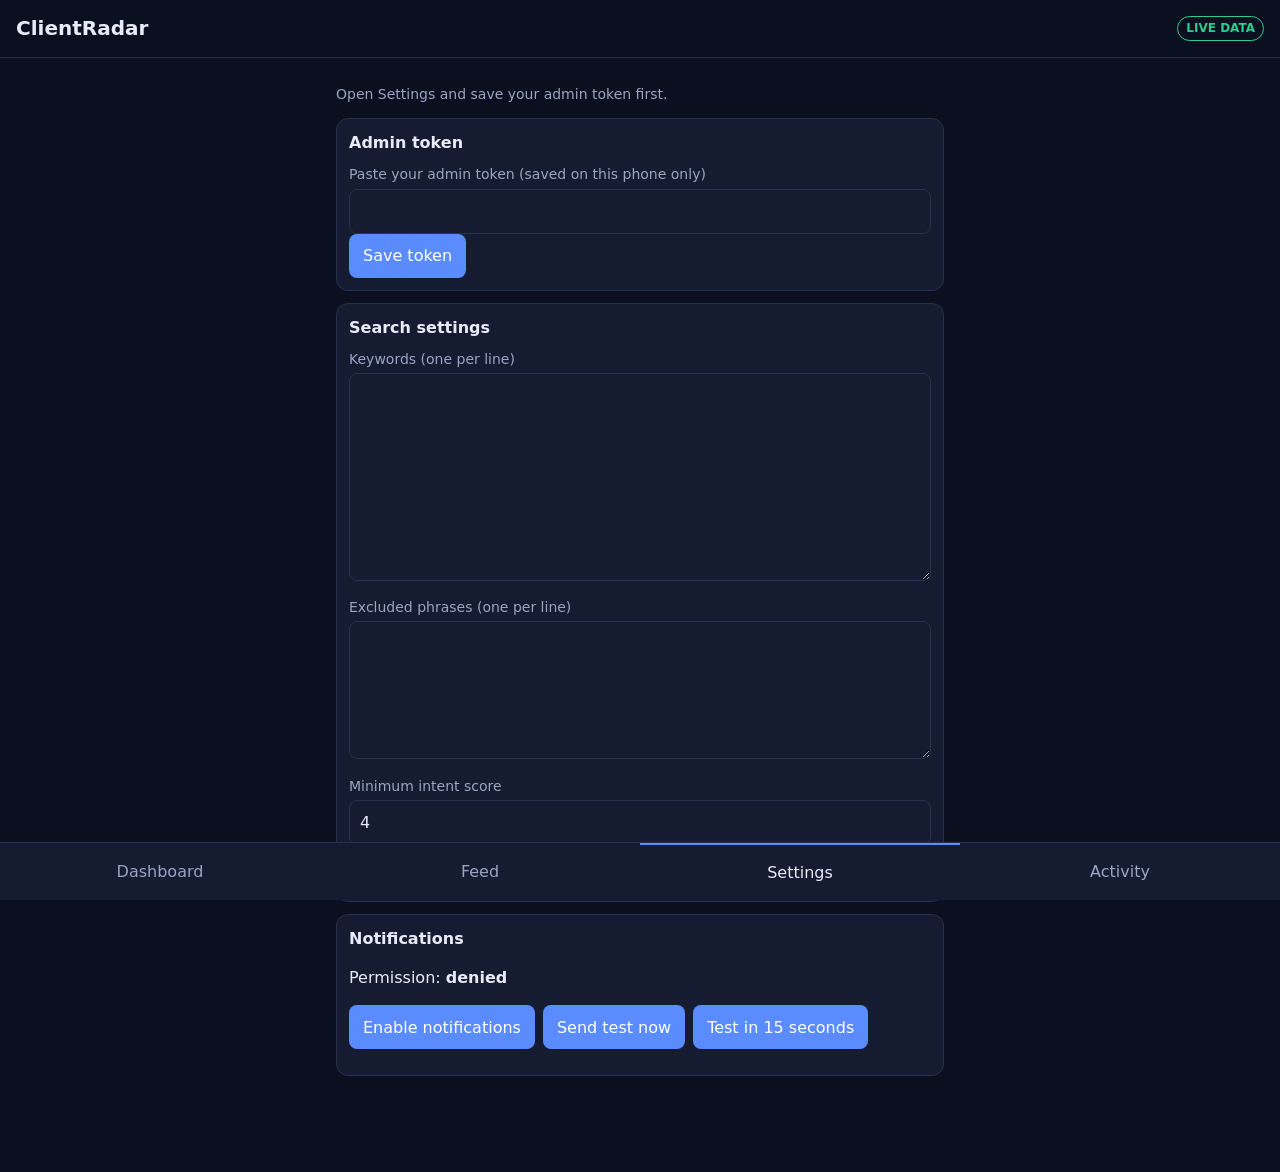
==== public/index.html @ dadc61a3 "Remove X search section and button from index.html Removed X (Twitter) search section and related bu" ====
<!doctype html>
<html lang="en">
<head>
<meta charset="utf-8">
<meta name="viewport" content="width=device-width, initial-scale=1">
<meta name="theme-color" content="#0b1020">
<title>ClientRadar</title>
<link rel="stylesheet" href="styles.css">
  <link rel="manifest" href="manifest.webmanifest">
</head>
<body>
<header>
  <h1>ClientRadar</h1>
  <span class="badge high">LIVE DATA</span>
</header>
<main>
  <p id="msg" class="muted"></p>

  <section id="dashboard" class="view active">
    <div id="stats" class="grid"></div>
    <div class="card">
      <h2>Scanner</h2>
      <p id="scanner">Loading...</p>
      <button id="scan-now" class="btn">Scan now</button>
    </div>
  </section>

  <section id="feed" class="view">
    <div class="filters">
      <select id="f-intent" aria-label="Intent">
        <option value="all">All intents</option>
        <option value="high">High</option>
        <option value="medium">Medium</option>
        <option value="low">Low</option>
      </select>
      <select id="f-cat" aria-label="Service category"></select>
           <select id="f-status" aria-label="Status">
        <option value="new">New</option>
        <option value="all">All posts</option>
        <option value="read">Read</option>
        <option value="saved">Saved</option>
      </select>
      <select id="f-date" aria-label="Date range">
        <option value="all">Any time</option>
        <option value="24">Last 24 hours</option>
        <option value="168">Last 7 days</option>
      </select>
    </div>
       <button id="mark-all" class="btn" style="margin-bottom:12px">Mark all as read</button>
    <div id="cards"></div>
  </section>

  <section id="settings" class="view">
    <div class="card">
      <h2>Admin token</h2>
      <label for="tok">Paste your admin token (saved on this phone only)</label>
      <input id="tok" type="password" autocomplete="off">
      <button id="save-token" class="btn">Save token</button>
    </div>
    <div class="card">
      <h2>Search settings</h2>
      <label for="kw">Keywords (one per line)</label>
      <textarea id="kw" rows="8"></textarea>
      <label for="ex">Excluded phrases (one per line)</label>
      <textarea id="ex" rows="5"></textarea>
      <label for="min">Minimum intent score</label>
      <input id="min" type="number" min="0" max="20" value="4">
      <button id="save-settings" class="btn">Save settings</button>
    </div>
    <div class="card">
      <h2>Notifications</h2>
           <p>Permission: <strong id="perm"></strong></p>
      <div class="actions">
        <button id="enable-push" class="btn">Enable notifications</button>
        <button id="test-push" class="btn">Send test now</button>
        <button id="test-push-delay" class="btn">Test in 15 seconds</button>
      </div>
      <p id="push-msg" class="muted"></p>
    </div>
  </section>

  <section id="activity" class="view">
    <div id="runs"></div>
  </section>
</main>
<nav>
  <button data-view="dashboard" class="active">Dashboard</button>
  <button data-view="feed">Feed</button>
  <button data-view="settings">Settings</button>
  <button data-view="activity">Activity</button>
</nav>
<script src="app.js"></script>
</body>
</html>
---- public/styles.css ----
:root{--bg:#0b1020;--panel:#151b30;--line:#27304d;--text:#e8ecf8;--muted:#9aa4c4;--accent:#5b8cff;--high:#2ecc8f;--med:#f5b942;--low:#8791b3}
*{box-sizing:border-box}
body{margin:0;background:var(--bg);color:var(--text);font:16px/1.45 system-ui,sans-serif;padding-bottom:72px}
header{display:flex;justify-content:space-between;align-items:center;padding:14px 16px;border-bottom:1px solid var(--line)}
h1{font-size:20px;margin:0}
h2{font-size:16px;margin:0 0 8px}
main{padding:12px 16px;max-width:640px;margin:0 auto}
.view{display:none}.view.active{display:block}
.grid{display:grid;grid-template-columns:1fr 1fr;gap:10px;margin-bottom:12px}
.stat,.card{background:var(--panel);border:1px solid var(--line);border-radius:12px;padding:12px;margin-bottom:12px}
.grid .stat{margin:0}
.stat b{display:block;font-size:24px}
.stat span,.muted{color:var(--muted);font-size:14px}
.badge{font-size:12px;font-weight:700;padding:3px 8px;border-radius:999px;border:1px solid var(--line)}
.badge.demo{color:var(--med);border-color:var(--med)}
.badge.high{color:var(--high);border-color:var(--high)}
.badge.medium{color:var(--med);border-color:var(--med)}
.badge.low{color:var(--low)}
.badge.cat{color:var(--accent);border-color:var(--accent)}
.filters{display:grid;grid-template-columns:1fr 1fr;gap:8px;margin-bottom:12px}
select,input,textarea{width:100%;background:var(--panel);color:var(--text);border:1px solid var(--line);border-radius:8px;padding:10px;font:inherit}
label{display:block;margin:10px 0 4px;color:var(--muted);font-size:14px}
.row{display:flex;gap:6px;flex-wrap:wrap;align-items:center;margin-bottom:8px}
.handle{color:var(--muted);font-size:14px}
.text{margin:8px 0}
.reasons{color:var(--muted);font-size:13px}
.actions{display:flex;gap:8px;margin-top:10px;flex-wrap:wrap}
.btn,.actions button,.actions a{background:var(--accent);color:#fff;border:0;border-radius:8px;padding:10px 14px;font:inherit;text-decoration:none;min-height:44px;display:inline-flex;align-items:center}
.actions button.alt{background:transparent;border:1px solid var(--line);color:var(--text)}
.btn:disabled{opacity:.5}
.card.unread{border-left:4px solid var(--accent)}
nav{position:fixed;bottom:0;left:0;right:0;display:flex;background:var(--panel);border-top:1px solid var(--line)}
nav button{flex:1;background:none;border:0;color:var(--muted);padding:16px 4px;font:inherit;min-height:56px}
nav button.active{color:var(--text);border-top:2px solid var(--accent)}
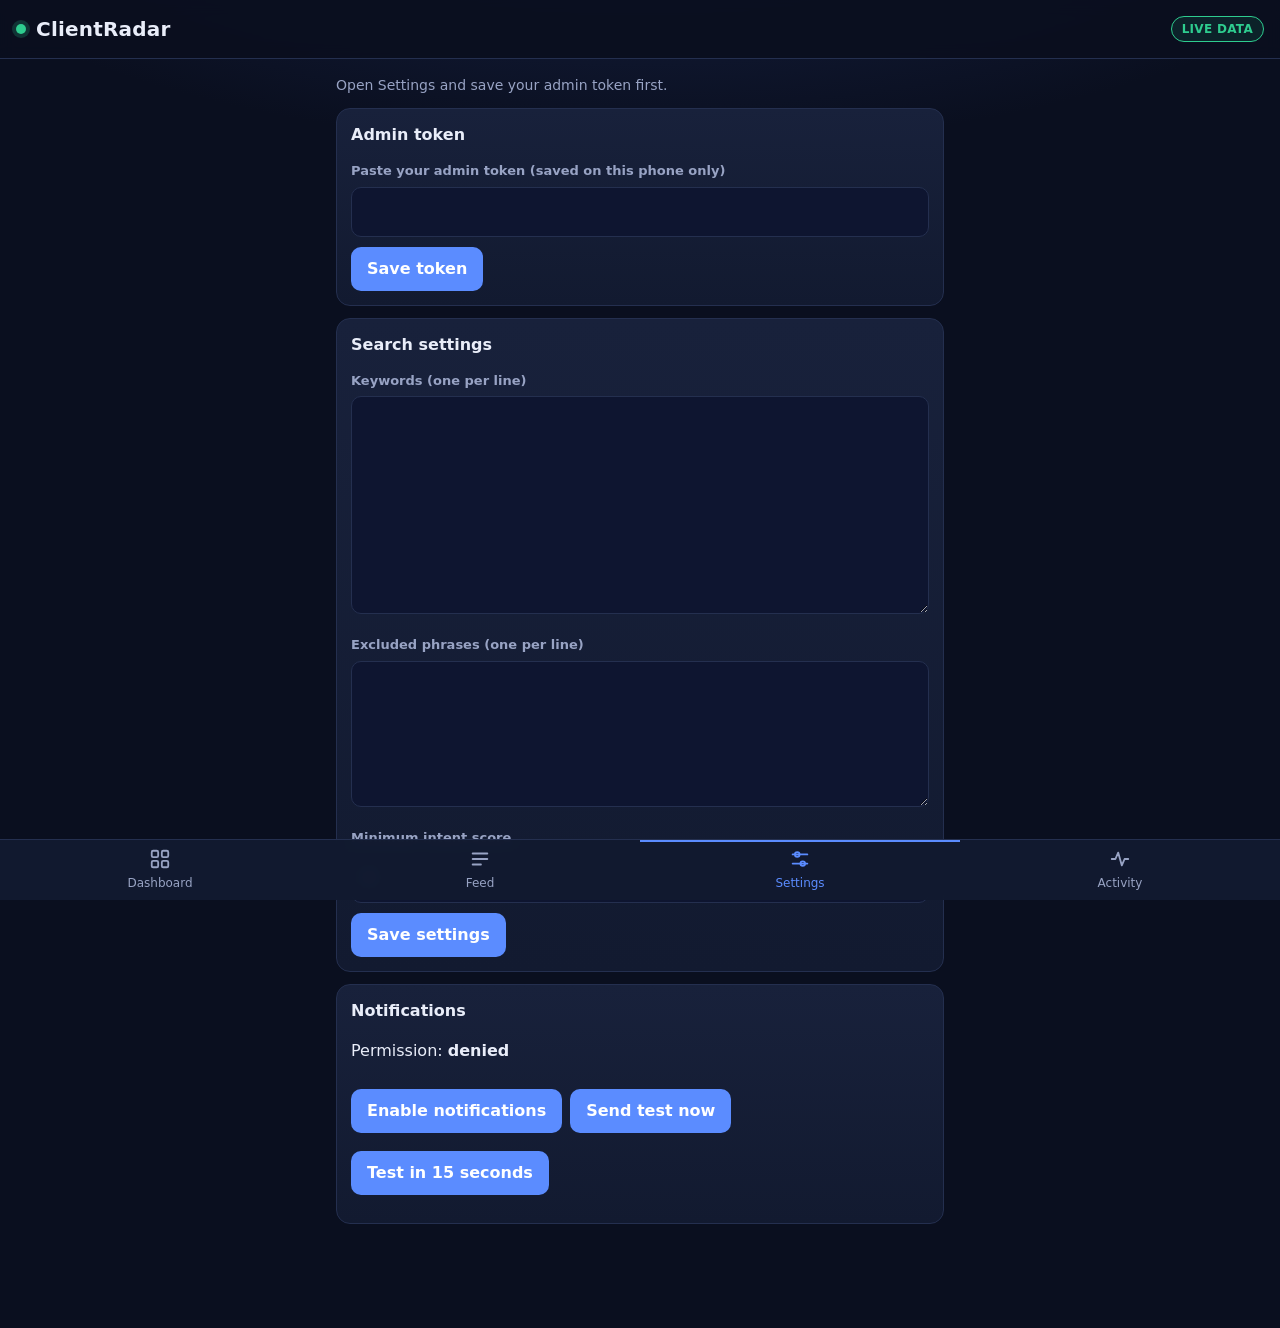
==== commit 972f8171: "Add SVG icons to navigation buttons" ====
--- a/public/index.html
+++ b/public/index.html
@@ -84,10 +84,22 @@
   </section>
 </main>
 <nav>
-  <button data-view="dashboard" class="active">Dashboard</button>
-  <button data-view="feed">Feed</button>
-  <button data-view="settings">Settings</button>
-  <button data-view="activity">Activity</button>
+  <button data-view="dashboard" class="active">
+    <svg viewBox="0 0 24 24"><rect x="3" y="3" width="7" height="7" rx="1.5"/><rect x="14" y="3" width="7" height="7" rx="1.5"/><rect x="3" y="14" width="7" height="7" rx="1.5"/><rect x="14" y="14" width="7" height="7" rx="1.5"/></svg>
+    Dashboard
+  </button>
+  <button data-view="feed">
+    <svg viewBox="0 0 24 24"><line x1="4" y1="6" x2="20" y2="6"/><line x1="4" y1="12" x2="20" y2="12"/><line x1="4" y1="18" x2="13" y2="18"/></svg>
+    Feed
+  </button>
+  <button data-view="settings">
+    <svg viewBox="0 0 24 24"><line x1="4" y1="7" x2="20" y2="7"/><line x1="4" y1="17" x2="20" y2="17"/><circle cx="9" cy="7" r="2.5"/><circle cx="15" cy="17" r="2.5"/></svg>
+    Settings
+  </button>
+  <button data-view="activity">
+    <svg viewBox="0 0 24 24"><polyline points="3,12 7,12 10,5 14,19 17,12 21,12"/></svg>
+    Activity
+  </button>
 </nav>
 <script src="app.js"></script>
 </body>
--- a/public/styles.css
+++ b/public/styles.css
@@ -1,34 +1,60 @@
-:root{--bg:#0b1020;--panel:#151b30;--line:#27304d;--text:#e8ecf8;--muted:#9aa4c4;--accent:#5b8cff;--high:#2ecc8f;--med:#f5b942;--low:#8791b3}
-*{box-sizing:border-box}
-body{margin:0;background:var(--bg);color:var(--text);font:16px/1.45 system-ui,sans-serif;padding-bottom:72px}
-header{display:flex;justify-content:space-between;align-items:center;padding:14px 16px;border-bottom:1px solid var(--line)}
-h1{font-size:20px;margin:0}
-h2{font-size:16px;margin:0 0 8px}
-main{padding:12px 16px;max-width:640px;margin:0 auto}
-.view{display:none}.view.active{display:block}
-.grid{display:grid;grid-template-columns:1fr 1fr;gap:10px;margin-bottom:12px}
-.stat,.card{background:var(--panel);border:1px solid var(--line);border-radius:12px;padding:12px;margin-bottom:12px}
+:root{--bg:#0a0f1f;--panel:#121a30;--panel2:#18213b;--line:#242f4f;--text:#e9edf9;--muted:#98a3c4;--accent:#5b8cff;--high:#2ecc8f;--med:#f5b942;--low:#8791b3;--radius:14px;color-scheme:dark}
+*{box-sizing:border-box;-webkit-tap-highlight-color:transparent}
+html{background:var(--bg)}
+body{margin:0;background:radial-gradient(1200px 500px at 50% -200px,#1a2750 0%,transparent 70%),var(--bg);color:var(--text);font:16px/1.5 system-ui,-apple-system,"Segoe UI",Roboto,sans-serif;padding-bottom:calc(76px + env(safe-area-inset-bottom))}
+header{position:sticky;top:0;z-index:5;display:flex;justify-content:space-between;align-items:center;padding:14px 16px;background:rgba(10,15,31,.9);backdrop-filter:blur(8px);border-bottom:1px solid var(--line)}
+h1{display:flex;align-items:center;gap:10px;font-size:20px;font-weight:700;letter-spacing:.2px;margin:0}
+h1::before{content:"";width:10px;height:10px;border-radius:50%;background:var(--high);box-shadow:0 0 0 4px rgba(46,204,143,.2)}
+h2{font-size:16px;font-weight:650;margin:0 0 10px}
+main{padding:16px;max-width:640px;margin:0 auto}
+#msg{margin:0 0 12px;font-size:14px}
+#msg:empty{display:none}
+a{color:var(--accent)}
+:focus-visible{outline:2px solid #9db8ff;outline-offset:2px}
+
+.view{display:none}
+.view.active{display:block}
+
+.grid{display:grid;grid-template-columns:1fr 1fr;gap:12px;margin-bottom:14px}
+.stat,.card{background:linear-gradient(180deg,var(--panel2),var(--panel));border:1px solid var(--line);border-radius:var(--radius);padding:14px;margin-bottom:12px}
 .grid .stat{margin:0}
-.stat b{display:block;font-size:24px}
-.stat span,.muted{color:var(--muted);font-size:14px}
-.badge{font-size:12px;font-weight:700;padding:3px 8px;border-radius:999px;border:1px solid var(--line)}
+.stat b{display:block;font-size:26px;line-height:1.2;font-weight:700}
+.stat span{color:var(--muted);font-size:13px}
+.grid .stat:nth-child(2) b{color:var(--accent)}
+.grid .stat:nth-child(3) b{color:var(--high)}
+.grid .stat:nth-child(n+5) b{font-size:19px;padding:4px 0}
+.muted{color:var(--muted);font-size:14px}
+
+.badge{display:inline-block;font-size:12px;font-weight:700;padding:3px 10px;border-radius:999px;border:1px solid var(--line);letter-spacing:.3px}
 .badge.demo{color:var(--med);border-color:var(--med)}
-.badge.high{color:var(--high);border-color:var(--high)}
-.badge.medium{color:var(--med);border-color:var(--med)}
-.badge.low{color:var(--low)}
-.badge.cat{color:var(--accent);border-color:var(--accent)}
-.filters{display:grid;grid-template-columns:1fr 1fr;gap:8px;margin-bottom:12px}
-select,input,textarea{width:100%;background:var(--panel);color:var(--text);border:1px solid var(--line);border-radius:8px;padding:10px;font:inherit}
-label{display:block;margin:10px 0 4px;color:var(--muted);font-size:14px}
-.row{display:flex;gap:6px;flex-wrap:wrap;align-items:center;margin-bottom:8px}
-.handle{color:var(--muted);font-size:14px}
-.text{margin:8px 0}
-.reasons{color:var(--muted);font-size:13px}
-.actions{display:flex;gap:8px;margin-top:10px;flex-wrap:wrap}
-.btn,.actions button,.actions a{background:var(--accent);color:#fff;border:0;border-radius:8px;padding:10px 14px;font:inherit;text-decoration:none;min-height:44px;display:inline-flex;align-items:center}
+.badge.high{color:var(--high);border-color:var(--high);background:rgba(46,204,143,.1)}
+.badge.medium{color:var(--med);border-color:var(--med);background:rgba(245,185,66,.1)}
+.badge.low{color:var(--low);background:rgba(135,145,179,.1)}
+.badge.cat{color:var(--accent);border-color:var(--accent);background:rgba(91,140,255,.1)}
+
+.filters{display:grid;grid-template-columns:1fr 1fr;gap:10px;margin-bottom:12px}
+select,input,textarea{width:100%;background:#0e1530;color:var(--text);border:1px solid var(--line);border-radius:10px;padding:12px;font:inherit}
+textarea{resize:vertical}
+label{display:block;margin:14px 0 6px;color:var(--muted);font-size:13px;font-weight:600}
+
+.row{display:flex;gap:8px;flex-wrap:wrap;align-items:center;margin-bottom:8px}
+.handle{color:var(--muted);font-size:13px}
+.text{margin:10px 0;overflow-wrap:anywhere}
+.reasons{color:var(--muted);font-size:12.5px;border-top:1px dashed var(--line);padding-top:8px}
+.actions{display:flex;gap:8px;flex-wrap:wrap;margin-top:12px}
+
+.btn,.actions button,.actions a{display:inline-flex;align-items:center;justify-content:center;min-height:44px;padding:0 16px;border:0;border-radius:10px;background:var(--accent);color:#fff;font:inherit;font-weight:600;text-decoration:none}
 .actions button.alt{background:transparent;border:1px solid var(--line);color:var(--text)}
 .btn:disabled{opacity:.5}
-.card.unread{border-left:4px solid var(--accent)}
-nav{position:fixed;bottom:0;left:0;right:0;display:flex;background:var(--panel);border-top:1px solid var(--line)}
-nav button{flex:1;background:none;border:0;color:var(--muted);padding:16px 4px;font:inherit;min-height:56px}
-nav button.active{color:var(--text);border-top:2px solid var(--accent)}
+.btn:active,.actions a:active{filter:brightness(1.15)}
+.card .btn{margin-top:10px}
+
+.card.i-high{border-left:4px solid var(--high)}
+.card.i-medium{border-left:4px solid var(--med)}
+.card.i-low{border-left:4px solid var(--low)}
+.card.unread{box-shadow:inset 0 0 0 1px rgba(91,140,255,.4)}
+
+nav{position:fixed;left:0;right:0;bottom:0;display:flex;background:rgba(18,26,48,.97);backdrop-filter:blur(8px);border-top:1px solid var(--line);padding-bottom:env(safe-area-inset-bottom)}
+nav button{flex:1;display:flex;flex-direction:column;align-items:center;justify-content:center;gap:4px;min-height:60px;background:none;border:0;color:var(--muted);font:inherit;font-size:12px}
+nav button.active{color:var(--accent);box-shadow:inset 0 2px 0 var(--accent)}
+nav svg{width:22px;height:22px;fill:none;stroke:currentColor;stroke-width:2;stroke-linecap:round;stroke-linejoin:round}
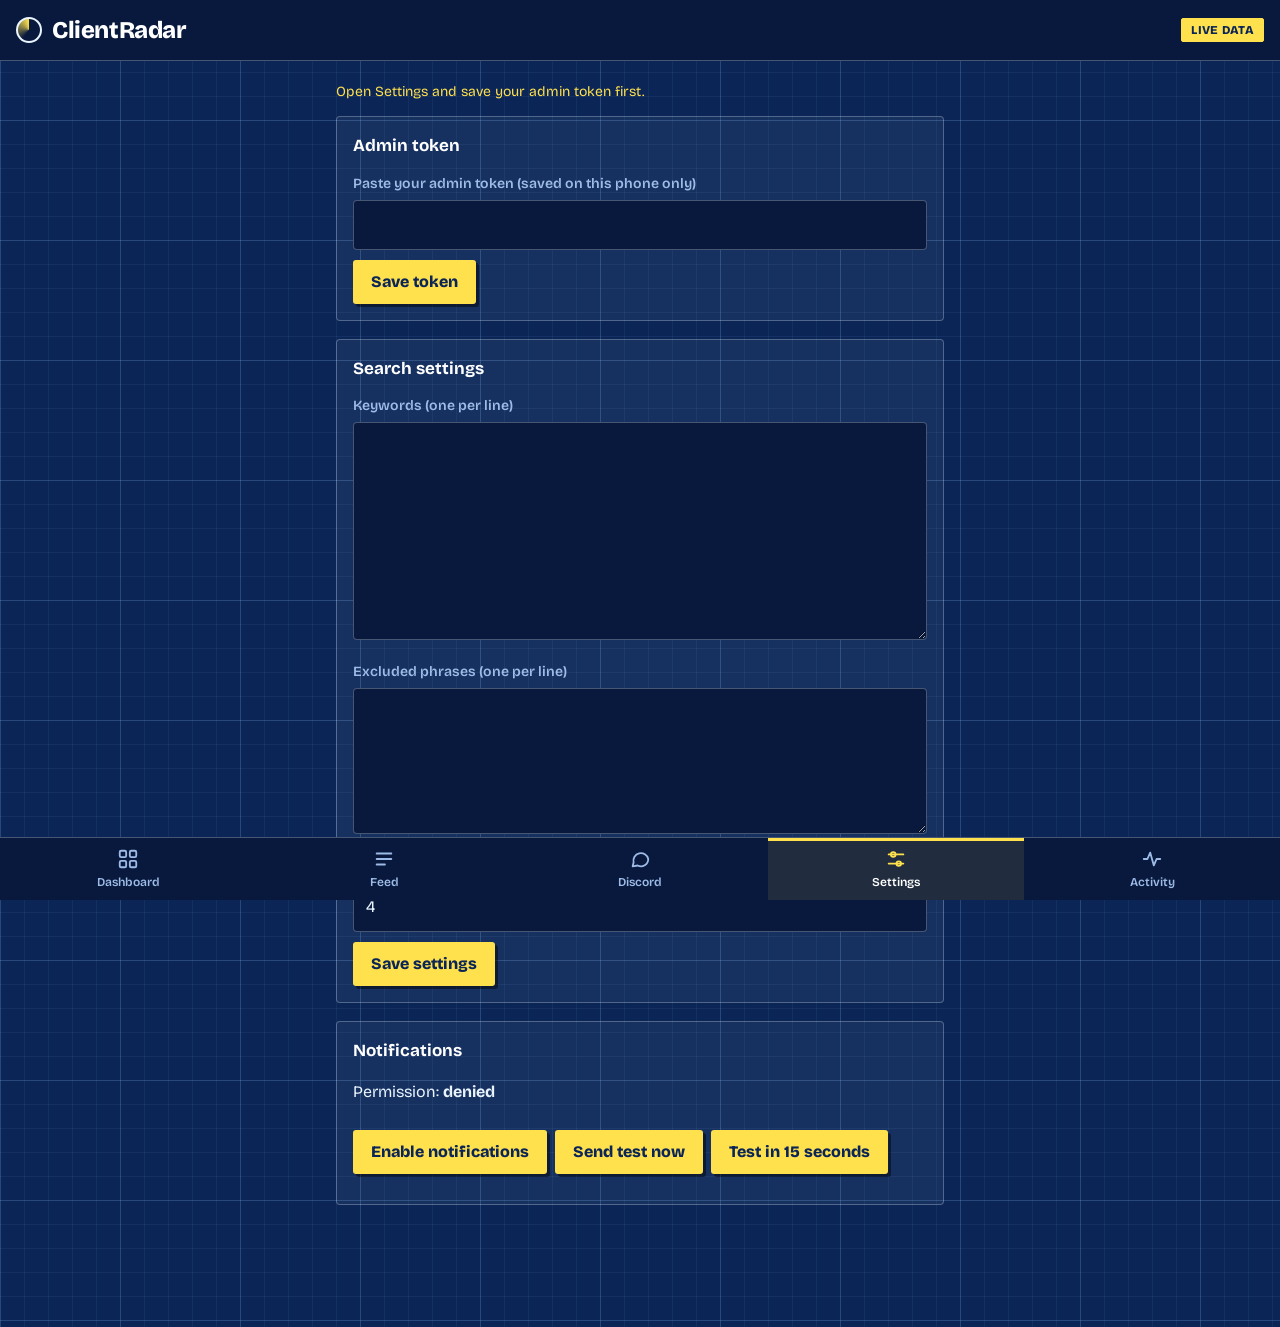
==== commit 9dfe13ad: "Update index.html for new features and layout changes" ====
--- a/public/index.html
+++ b/public/index.html
@@ -6,7 +6,7 @@
 <meta name="theme-color" content="#0b1020">
 <title>ClientRadar</title>
 <link rel="stylesheet" href="styles.css">
-  <link rel="manifest" href="manifest.webmanifest">
+<link rel="manifest" href="manifest.webmanifest">
 </head>
 <body>
 <header>
@@ -19,14 +19,23 @@
   <section id="dashboard" class="view active">
     <div id="stats" class="grid"></div>
     <div class="card">
-      <h2>Scanner</h2>
+      <h2>Sources</h2>
+      <div id="sources"></div>
+    </div>
+    <div class="card">
+      <h2>Bluesky scanner</h2>
       <p id="scanner">Loading...</p>
-      <button id="scan-now" class="btn">Scan now</button>
+      <button id="scan-now" class="btn">Scan Bluesky now</button>
     </div>
   </section>
 
   <section id="feed" class="view">
     <div class="filters">
+      <select id="f-platform" aria-label="Platform">
+        <option value="all">All platforms</option>
+        <option value="bluesky">Bluesky</option>
+        <option value="discord">Discord</option>
+      </select>
       <select id="f-intent" aria-label="Intent">
         <option value="all">All intents</option>
         <option value="high">High</option>
@@ -34,7 +43,7 @@
         <option value="low">Low</option>
       </select>
       <select id="f-cat" aria-label="Service category"></select>
-           <select id="f-status" aria-label="Status">
+      <select id="f-status" aria-label="Status">
         <option value="new">New</option>
         <option value="all">All posts</option>
         <option value="read">Read</option>
@@ -46,8 +55,40 @@
         <option value="168">Last 7 days</option>
       </select>
     </div>
-       <button id="mark-all" class="btn" style="margin-bottom:12px">Mark all as read</button>
+    <button id="mark-all" class="btn" style="margin-bottom:12px">Mark all as read</button>
     <div id="cards"></div>
+  </section>
+
+  <section id="discord" class="view">
+    <div class="card">
+      <h2>Discord status</h2>
+      <div id="d-status-box"></div>
+      <button id="d-scan" class="btn">Scan Discord now</button>
+      <p class="muted">Read-only: ClientRadar never sends messages or contacts anyone on Discord. Unsaved messages are kept 7 days and saved ones up to 30 days. Reply to people yourself, inside Discord, following each server's rules.</p>
+    </div>
+    <div class="card">
+      <h2>Channels</h2>
+      <div id="d-channels"></div>
+      <label for="d-ch">Channels to monitor (one channel link or ID per line)</label>
+      <textarea id="d-ch" rows="4" placeholder="https://discord.com/channels/..."></textarea>
+      <p class="muted">In Discord, long-press a channel and tap Copy Link, then paste it here. The bot can only read channels you add and that it has access to.</p>
+      <button id="d-save" class="btn">Save channels</button>
+    </div>
+    <div class="filters">
+      <select id="d-intent" aria-label="Intent">
+        <option value="all">All intents</option>
+        <option value="high">High</option>
+        <option value="medium">Medium</option>
+        <option value="low">Low</option>
+      </select>
+      <select id="d-state" aria-label="Status">
+        <option value="new">New</option>
+        <option value="all">All messages</option>
+        <option value="read">Read</option>
+        <option value="saved">Saved</option>
+      </select>
+    </div>
+    <div id="dcards"></div>
   </section>
 
   <section id="settings" class="view">
@@ -69,7 +110,7 @@
     </div>
     <div class="card">
       <h2>Notifications</h2>
-           <p>Permission: <strong id="perm"></strong></p>
+      <p>Permission: <strong id="perm"></strong></p>
       <div class="actions">
         <button id="enable-push" class="btn">Enable notifications</button>
         <button id="test-push" class="btn">Send test now</button>
@@ -92,6 +133,10 @@
     <svg viewBox="0 0 24 24"><line x1="4" y1="6" x2="20" y2="6"/><line x1="4" y1="12" x2="20" y2="12"/><line x1="4" y1="18" x2="13" y2="18"/></svg>
     Feed
   </button>
+  <button data-view="discord">
+    <svg viewBox="0 0 24 24"><path d="M21 12a8 8 0 0 1-11.6 7.1L4 20l1-4.2A8 8 0 1 1 21 12z"/></svg>
+    Discord
+  </button>
   <button data-view="settings">
     <svg viewBox="0 0 24 24"><line x1="4" y1="7" x2="20" y2="7"/><line x1="4" y1="17" x2="20" y2="17"/><circle cx="9" cy="7" r="2.5"/><circle cx="15" cy="17" r="2.5"/></svg>
     Settings
--- a/public/styles.css
+++ b/public/styles.css
@@ -1,60 +1,75 @@
-:root{--bg:#0a0f1f;--panel:#121a30;--panel2:#18213b;--line:#242f4f;--text:#e9edf9;--muted:#98a3c4;--accent:#5b8cff;--high:#2ecc8f;--med:#f5b942;--low:#8791b3;--radius:14px;color-scheme:dark}
+@import url("https://fonts.googleapis.com/css2?family=Bricolage+Grotesque:opsz,wght@12..96,400..800&family=Caveat:wght@500;700&display=swap");
+
+:root{--navy:#0b2557;--deep:#08193d;--paper:#eaf4ff;--sky:#8fc7ff;--muted:#9dbbe6;--hl:#ffe14d;--pink:#ff8fb1;--pin:#ff5a3c;--line:rgba(234,244,255,.28);color-scheme:dark}
 *{box-sizing:border-box;-webkit-tap-highlight-color:transparent}
-html{background:var(--bg)}
-body{margin:0;background:radial-gradient(1200px 500px at 50% -200px,#1a2750 0%,transparent 70%),var(--bg);color:var(--text);font:16px/1.5 system-ui,-apple-system,"Segoe UI",Roboto,sans-serif;padding-bottom:calc(76px + env(safe-area-inset-bottom))}
-header{position:sticky;top:0;z-index:5;display:flex;justify-content:space-between;align-items:center;padding:14px 16px;background:rgba(10,15,31,.9);backdrop-filter:blur(8px);border-bottom:1px solid var(--line)}
-h1{display:flex;align-items:center;gap:10px;font-size:20px;font-weight:700;letter-spacing:.2px;margin:0}
-h1::before{content:"";width:10px;height:10px;border-radius:50%;background:var(--high);box-shadow:0 0 0 4px rgba(46,204,143,.2)}
-h2{font-size:16px;font-weight:650;margin:0 0 10px}
-main{padding:16px;max-width:640px;margin:0 auto}
-#msg{margin:0 0 12px;font-size:14px}
+html{background:var(--navy)}
+body{margin:0;color:var(--paper);font:400 16px/1.5 "Bricolage Grotesque",system-ui,-apple-system,"Segoe UI",Roboto,sans-serif;background-color:var(--navy);background-image:linear-gradient(rgba(143,199,255,.16) 1px,transparent 1px),linear-gradient(90deg,rgba(143,199,255,.16) 1px,transparent 1px),linear-gradient(rgba(143,199,255,.07) 1px,transparent 1px),linear-gradient(90deg,rgba(143,199,255,.07) 1px,transparent 1px);background-size:120px 120px,120px 120px,24px 24px,24px 24px;padding-bottom:calc(84px + env(safe-area-inset-bottom))}
+
+header{position:sticky;top:0;z-index:5;display:flex;justify-content:space-between;align-items:center;padding:12px 16px;background:var(--deep);border-bottom:1.5px solid var(--line)}
+h1{display:flex;align-items:center;gap:10px;margin:0;font-size:24px;font-weight:800;letter-spacing:-.4px;color:#fff}
+h1::before{content:"";width:22px;height:22px;border-radius:50%;border:2px solid var(--paper);background:conic-gradient(from 0deg,rgba(255,225,77,0) 0 60%,var(--hl) 100%)}
+h2{font-size:17px;font-weight:700;margin:0 0 10px;color:#fff}
+main{padding:20px 16px;max-width:640px;margin:0 auto}
+#msg{margin:0 0 14px;font-size:14px;color:var(--hl)}
 #msg:empty{display:none}
-a{color:var(--accent)}
-:focus-visible{outline:2px solid #9db8ff;outline-offset:2px}
+a{color:var(--sky)}
+:focus-visible{outline:3px solid var(--hl);outline-offset:2px}
 
 .view{display:none}
 .view.active{display:block}
 
-.grid{display:grid;grid-template-columns:1fr 1fr;gap:12px;margin-bottom:14px}
-.stat,.card{background:linear-gradient(180deg,var(--panel2),var(--panel));border:1px solid var(--line);border-radius:var(--radius);padding:14px;margin-bottom:12px}
+.grid{display:grid;grid-template-columns:1fr 1fr;gap:12px;margin-bottom:16px}
+.stat,.card{position:relative;background:rgba(234,244,255,.05);border:1.5px solid var(--line);border-radius:4px;padding:16px;margin-bottom:18px}
 .grid .stat{margin:0}
-.stat b{display:block;font-size:26px;line-height:1.2;font-weight:700}
-.stat span{color:var(--muted);font-size:13px}
-.grid .stat:nth-child(2) b{color:var(--accent)}
-.grid .stat:nth-child(3) b{color:var(--high)}
-.grid .stat:nth-child(n+5) b{font-size:19px;padding:4px 0}
+.stat b{display:block;font-size:32px;line-height:1.15;font-weight:800;color:#fff}
+.stat span{color:var(--muted);font-size:14px}
+.grid .stat:nth-child(3) b{color:var(--hl)}
+.grid .stat:nth-child(n+5) b{font-size:20px;padding:6px 0}
+.grid .stat:nth-child(6){grid-column:1/-1}
 .muted{color:var(--muted);font-size:14px}
 
-.badge{display:inline-block;font-size:12px;font-weight:700;padding:3px 10px;border-radius:999px;border:1px solid var(--line);letter-spacing:.3px}
-.badge.demo{color:var(--med);border-color:var(--med)}
-.badge.high{color:var(--high);border-color:var(--high);background:rgba(46,204,143,.1)}
-.badge.medium{color:var(--med);border-color:var(--med);background:rgba(245,185,66,.1)}
-.badge.low{color:var(--low);background:rgba(135,145,179,.1)}
-.badge.cat{color:var(--accent);border-color:var(--accent);background:rgba(91,140,255,.1)}
+.grid .stat:nth-child(2){order:-1;grid-column:1/-1;overflow:hidden;min-height:176px;display:flex;flex-direction:column;justify-content:flex-end;padding:18px;background:var(--deep)}
+.grid .stat:nth-child(2) b{position:relative;z-index:1;font-size:76px;line-height:1;color:var(--hl)}
+.grid .stat:nth-child(2) span{position:relative;z-index:1;font-size:16px;color:var(--paper)}
+.grid .stat:nth-child(2)::before,.grid .stat:nth-child(2)::after{content:"";position:absolute;right:-70px;top:50%;width:270px;height:270px;margin-top:-135px;border-radius:50%}
+.grid .stat:nth-child(2)::before{background:repeating-radial-gradient(circle,transparent 0 30px,rgba(143,199,255,.4) 30px 31.5px)}
+.grid .stat:nth-child(2)::after{background:conic-gradient(from 0deg,rgba(255,225,77,0) 0deg 270deg,rgba(255,225,77,.5) 360deg);animation:sweep 5s linear infinite}
+@keyframes sweep{to{transform:rotate(360deg)}}
+@media (prefers-reduced-motion:reduce){.grid .stat:nth-child(2)::after{animation:none}}
 
-.filters{display:grid;grid-template-columns:1fr 1fr;gap:10px;margin-bottom:12px}
-select,input,textarea{width:100%;background:#0e1530;color:var(--text);border:1px solid var(--line);border-radius:10px;padding:12px;font:inherit}
+.badge{display:inline-block;font-size:12px;font-weight:800;padding:2px 9px;border-radius:2px;border:1.5px solid var(--line);letter-spacing:.3px}
+.badge.demo{color:var(--hl);border-color:var(--hl)}
+.badge.high{background:var(--hl);border-color:var(--hl);color:var(--navy)}
+.badge.medium{background:var(--pink);border-color:var(--pink);color:#3a0a1c}
+.badge.low{color:var(--sky);border-color:var(--sky)}
+.badge.cat{color:var(--paper);border-color:rgba(234,244,255,.5)}
+
+.filters{display:grid;grid-template-columns:1fr 1fr;gap:10px;margin-bottom:18px}
+select,input,textarea{width:100%;background:var(--deep);color:var(--paper);border:1.5px solid var(--line);border-radius:4px;padding:12px;font:inherit}
 textarea{resize:vertical}
-label{display:block;margin:14px 0 6px;color:var(--muted);font-size:13px;font-weight:600}
+label{display:block;margin:14px 0 6px;color:var(--muted);font-size:14px;font-weight:600}
 
 .row{display:flex;gap:8px;flex-wrap:wrap;align-items:center;margin-bottom:8px}
-.handle{color:var(--muted);font-size:13px}
+.handle{color:var(--muted);font-size:14px}
 .text{margin:10px 0;overflow-wrap:anywhere}
-.reasons{color:var(--muted);font-size:12.5px;border-top:1px dashed var(--line);padding-top:8px}
+.reasons{font-family:"Caveat",cursive;font-size:19px;line-height:1.2;color:#ffe9a8;border-top:1.5px dashed var(--line);padding-top:8px}
 .actions{display:flex;gap:8px;flex-wrap:wrap;margin-top:12px}
 
-.btn,.actions button,.actions a{display:inline-flex;align-items:center;justify-content:center;min-height:44px;padding:0 16px;border:0;border-radius:10px;background:var(--accent);color:#fff;font:inherit;font-weight:600;text-decoration:none}
-.actions button.alt{background:transparent;border:1px solid var(--line);color:var(--text)}
-.btn:disabled{opacity:.5}
-.btn:active,.actions a:active{filter:brightness(1.15)}
+.btn,.actions button,.actions a{display:inline-flex;align-items:center;justify-content:center;min-height:44px;padding:0 18px;border:0;border-radius:3px;background:var(--hl);color:var(--navy);font:inherit;font-weight:800;text-decoration:none;box-shadow:3px 3px 0 rgba(0,0,0,.45)}
+.btn:active,.actions button:active,.actions a:active{transform:translate(2px,2px);box-shadow:1px 1px 0 rgba(0,0,0,.45)}
+.actions button.alt{background:transparent;color:var(--paper);border:1.5px solid var(--line);box-shadow:none}
+.btn:disabled{opacity:.45;box-shadow:none}
 .card .btn{margin-top:10px}
 
-.card.i-high{border-left:4px solid var(--high)}
-.card.i-medium{border-left:4px solid var(--med)}
-.card.i-low{border-left:4px solid var(--low)}
-.card.unread{box-shadow:inset 0 0 0 1px rgba(91,140,255,.4)}
+.card.i-high,.card.i-medium,.card.i-low{padding-top:24px}
+.card.i-high::before,.card.i-medium::before,.card.i-low::before{content:"";position:absolute;top:-10px;left:22px;width:76px;height:20px;transform:rotate(-2.5deg);opacity:.9}
+.card.i-high::before{background:var(--hl)}
+.card.i-medium::before{background:var(--pink)}
+.card.i-low::before{background:var(--sky)}
+.card.unread::after{content:"";position:absolute;top:14px;right:14px;width:11px;height:11px;border-radius:50%;background:var(--pin);box-shadow:0 0 0 3px rgba(255,90,60,.3)}
 
-nav{position:fixed;left:0;right:0;bottom:0;display:flex;background:rgba(18,26,48,.97);backdrop-filter:blur(8px);border-top:1px solid var(--line);padding-bottom:env(safe-area-inset-bottom)}
-nav button{flex:1;display:flex;flex-direction:column;align-items:center;justify-content:center;gap:4px;min-height:60px;background:none;border:0;color:var(--muted);font:inherit;font-size:12px}
-nav button.active{color:var(--accent);box-shadow:inset 0 2px 0 var(--accent)}
+nav{position:fixed;left:0;right:0;bottom:0;display:flex;background:var(--deep);border-top:1.5px solid var(--line);padding-bottom:env(safe-area-inset-bottom)}
+nav button{flex:1;display:flex;flex-direction:column;align-items:center;justify-content:center;gap:3px;min-height:62px;background:none;border:0;color:var(--muted);font:inherit;font-size:12px;font-weight:600}
+nav button.active{color:#fff;background:rgba(255,225,77,.1);box-shadow:inset 0 3px 0 var(--hl)}
+nav button.active svg{stroke:var(--hl)}
 nav svg{width:22px;height:22px;fill:none;stroke:currentColor;stroke-width:2;stroke-linecap:round;stroke-linejoin:round}
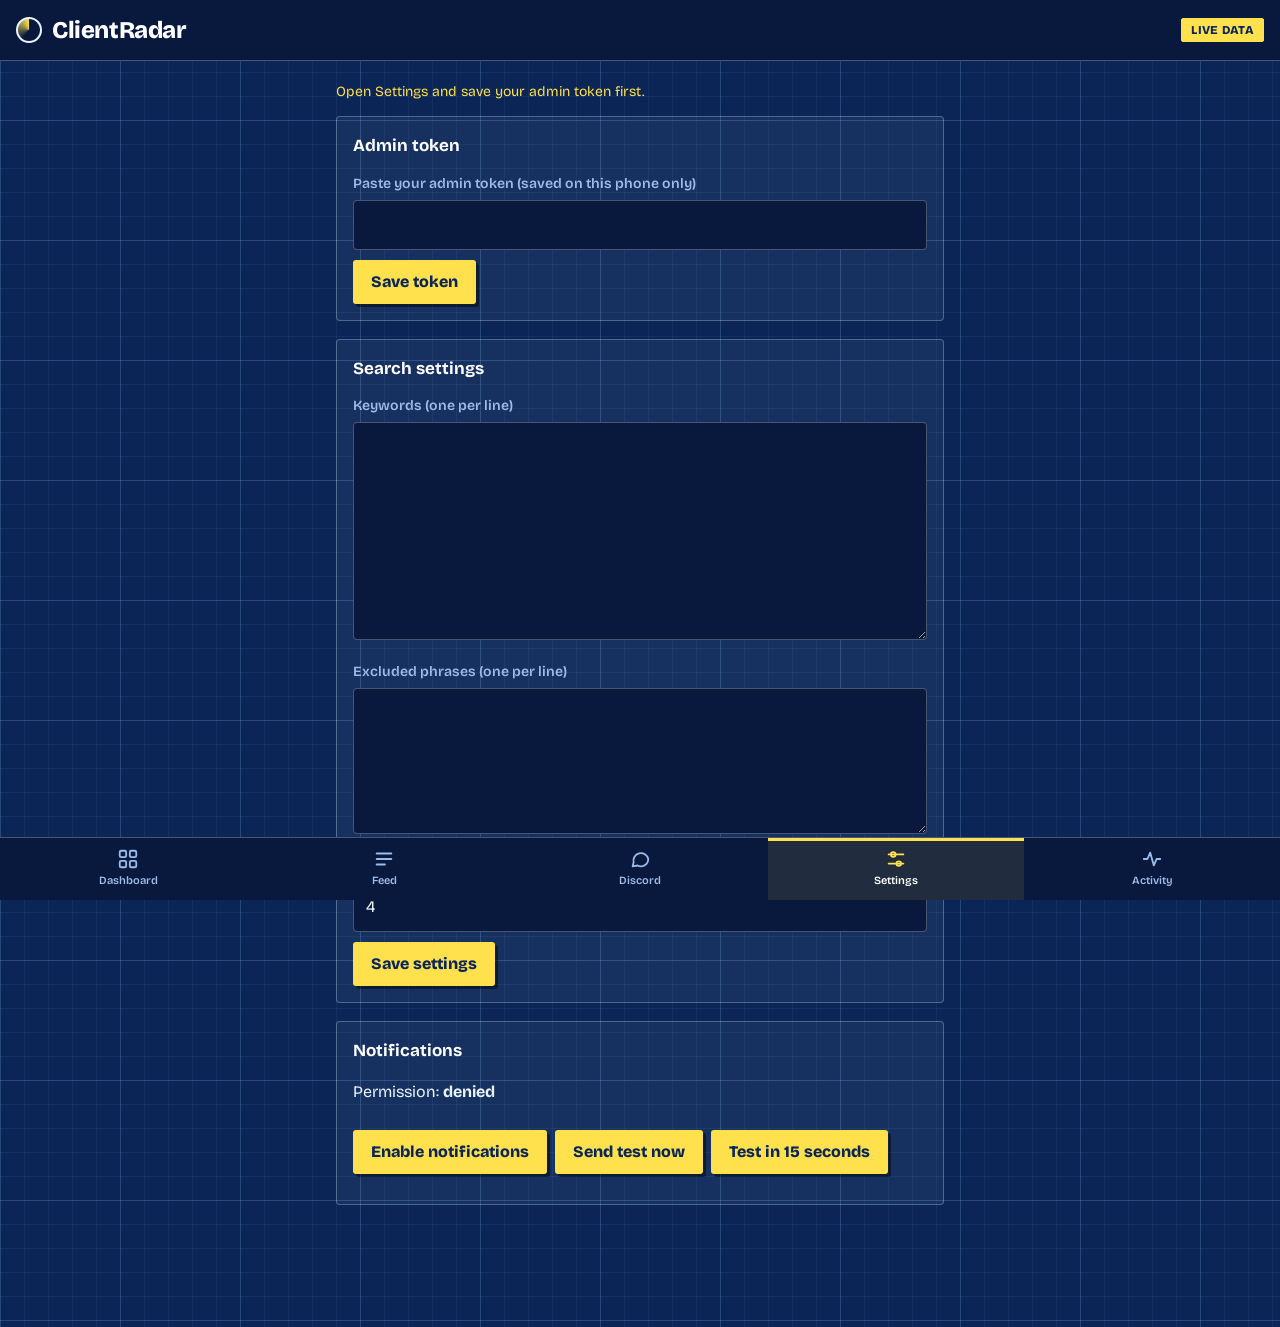
==== commit 16e2b9aa: "Add notification options and buttons for Discord leads" ====
--- a/public/index.html
+++ b/public/index.html
@@ -63,7 +63,16 @@
     <div class="card">
       <h2>Discord status</h2>
       <div id="d-status-box"></div>
-      <button id="d-scan" class="btn">Scan Discord now</button>
+           <label for="d-notify">Notify me about new Discord leads</label>
+      <select id="d-notify">
+        <option value="all">All matches</option>
+        <option value="high">High intent only</option>
+        <option value="off">Off</option>
+      </select>
+      <div class="actions">
+        <button id="d-scan" class="btn">Scan Discord now</button>
+        <button id="d-sample" class="btn">Send sample notification</button>
+      </div>
       <p class="muted">Read-only: ClientRadar never sends messages or contacts anyone on Discord. Unsaved messages are kept 7 days and saved ones up to 30 days. Reply to people yourself, inside Discord, following each server's rules.</p>
     </div>
     <div class="card">
--- a/public/styles.css
+++ b/public/styles.css
@@ -73,3 +73,21 @@
 nav button.active{color:#fff;background:rgba(255,225,77,.1);box-shadow:inset 0 3px 0 var(--hl)}
 nav button.active svg{stroke:var(--hl)}
 nav svg{width:22px;height:22px;fill:none;stroke:currentColor;stroke-width:2;stroke-linecap:round;stroke-linejoin:round}
+
+/* ---- Discord screens and platform labels ---- */
+.badge.plat{background:transparent}
+.badge.plat-bluesky{color:var(--sky);border-color:var(--sky)}
+.badge.plat-discord{color:#d5cbff;border-color:#b9a7ff}
+.badge.ok{color:#7dffd0;border-color:#7dffd0}
+.badge.bad{color:var(--pin);border-color:var(--pin)}
+.badge.wait{color:var(--muted)}
+.filters #f-platform{grid-column:1/-1}
+.where{color:var(--muted);font-size:14px;margin:-2px 0 8px;overflow-wrap:anywhere}
+.chan{padding:10px 0;border-top:1.5px dashed var(--line)}
+.chan:first-child{border-top:0;padding-top:0}
+.chan .diag{color:#ffe9a8;font-size:14px;margin-top:4px;overflow-wrap:anywhere}
+.kv{display:flex;justify-content:space-between;gap:14px;padding:7px 0;border-top:1.5px dashed var(--line)}
+.kv:first-child{border-top:0;padding-top:0}
+.kv span:first-child{color:var(--muted);flex:none}
+.kv span:last-child{text-align:right;overflow-wrap:anywhere}
+nav button{font-size:11px;padding:0 2px}
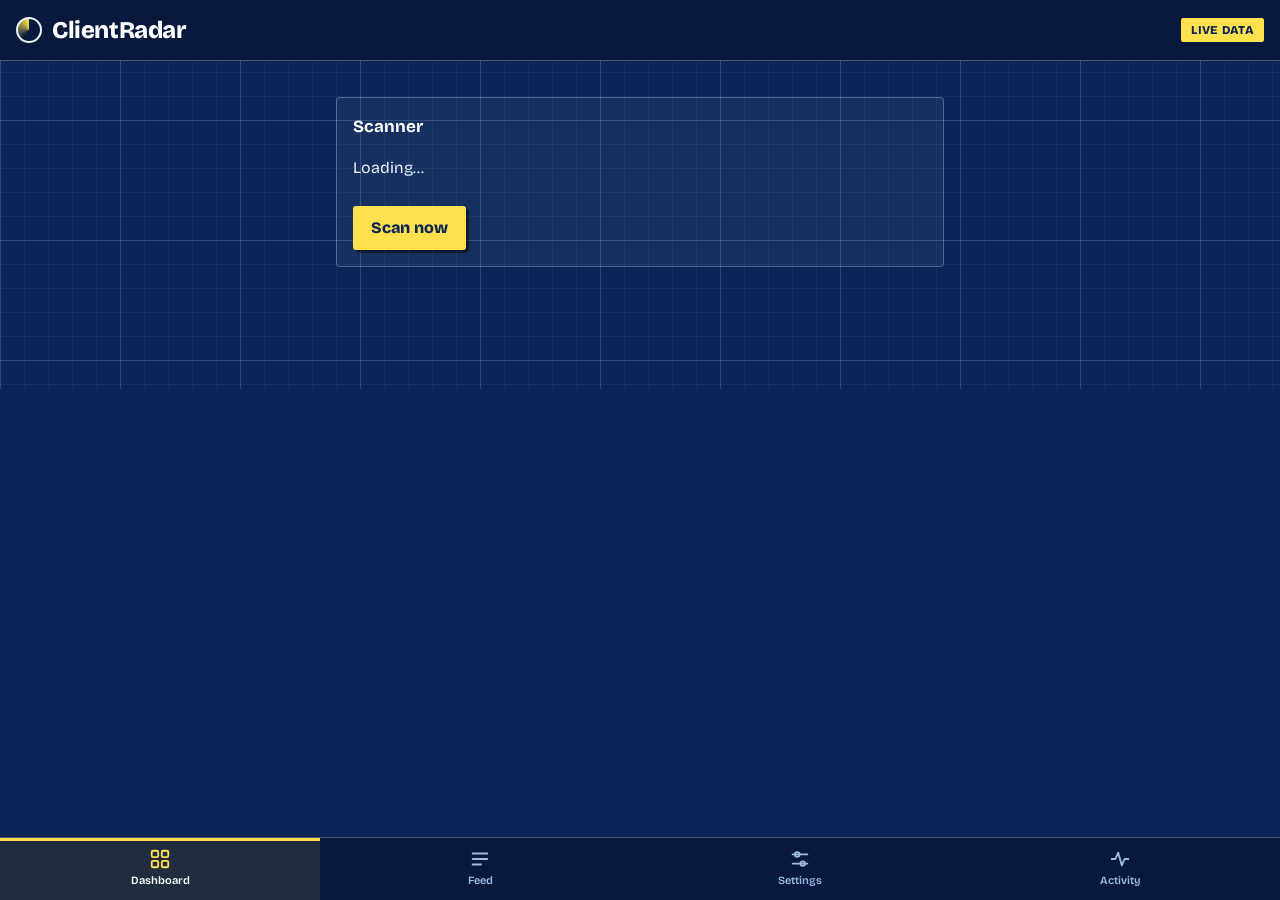
==== commit 73f0b7d6: "Refactor index.html by removing Discord features Removed Discord section and updated button labels." ====
--- a/public/index.html
+++ b/public/index.html
@@ -19,23 +19,14 @@
   <section id="dashboard" class="view active">
     <div id="stats" class="grid"></div>
     <div class="card">
-      <h2>Sources</h2>
-      <div id="sources"></div>
-    </div>
-    <div class="card">
-      <h2>Bluesky scanner</h2>
+      <h2>Scanner</h2>
       <p id="scanner">Loading...</p>
-      <button id="scan-now" class="btn">Scan Bluesky now</button>
+      <button id="scan-now" class="btn">Scan now</button>
     </div>
   </section>
 
   <section id="feed" class="view">
     <div class="filters">
-      <select id="f-platform" aria-label="Platform">
-        <option value="all">All platforms</option>
-        <option value="bluesky">Bluesky</option>
-        <option value="discord">Discord</option>
-      </select>
       <select id="f-intent" aria-label="Intent">
         <option value="all">All intents</option>
         <option value="high">High</option>
@@ -57,47 +48,6 @@
     </div>
     <button id="mark-all" class="btn" style="margin-bottom:12px">Mark all as read</button>
     <div id="cards"></div>
-  </section>
-
-  <section id="discord" class="view">
-    <div class="card">
-      <h2>Discord status</h2>
-      <div id="d-status-box"></div>
-           <label for="d-notify">Notify me about new Discord leads</label>
-      <select id="d-notify">
-        <option value="all">All matches</option>
-        <option value="high">High intent only</option>
-        <option value="off">Off</option>
-      </select>
-      <div class="actions">
-        <button id="d-scan" class="btn">Scan Discord now</button>
-        <button id="d-sample" class="btn">Send sample notification</button>
-      </div>
-      <p class="muted">Read-only: ClientRadar never sends messages or contacts anyone on Discord. Unsaved messages are kept 7 days and saved ones up to 30 days. Reply to people yourself, inside Discord, following each server's rules.</p>
-    </div>
-    <div class="card">
-      <h2>Channels</h2>
-      <div id="d-channels"></div>
-      <label for="d-ch">Channels to monitor (one channel link or ID per line)</label>
-      <textarea id="d-ch" rows="4" placeholder="https://discord.com/channels/..."></textarea>
-      <p class="muted">In Discord, long-press a channel and tap Copy Link, then paste it here. The bot can only read channels you add and that it has access to.</p>
-      <button id="d-save" class="btn">Save channels</button>
-    </div>
-    <div class="filters">
-      <select id="d-intent" aria-label="Intent">
-        <option value="all">All intents</option>
-        <option value="high">High</option>
-        <option value="medium">Medium</option>
-        <option value="low">Low</option>
-      </select>
-      <select id="d-state" aria-label="Status">
-        <option value="new">New</option>
-        <option value="all">All messages</option>
-        <option value="read">Read</option>
-        <option value="saved">Saved</option>
-      </select>
-    </div>
-    <div id="dcards"></div>
   </section>
 
   <section id="settings" class="view">
@@ -142,10 +92,6 @@
     <svg viewBox="0 0 24 24"><line x1="4" y1="6" x2="20" y2="6"/><line x1="4" y1="12" x2="20" y2="12"/><line x1="4" y1="18" x2="13" y2="18"/></svg>
     Feed
   </button>
-  <button data-view="discord">
-    <svg viewBox="0 0 24 24"><path d="M21 12a8 8 0 0 1-11.6 7.1L4 20l1-4.2A8 8 0 1 1 21 12z"/></svg>
-    Discord
-  </button>
   <button data-view="settings">
     <svg viewBox="0 0 24 24"><line x1="4" y1="7" x2="20" y2="7"/><line x1="4" y1="17" x2="20" y2="17"/><circle cx="9" cy="7" r="2.5"/><circle cx="15" cy="17" r="2.5"/></svg>
     Settings
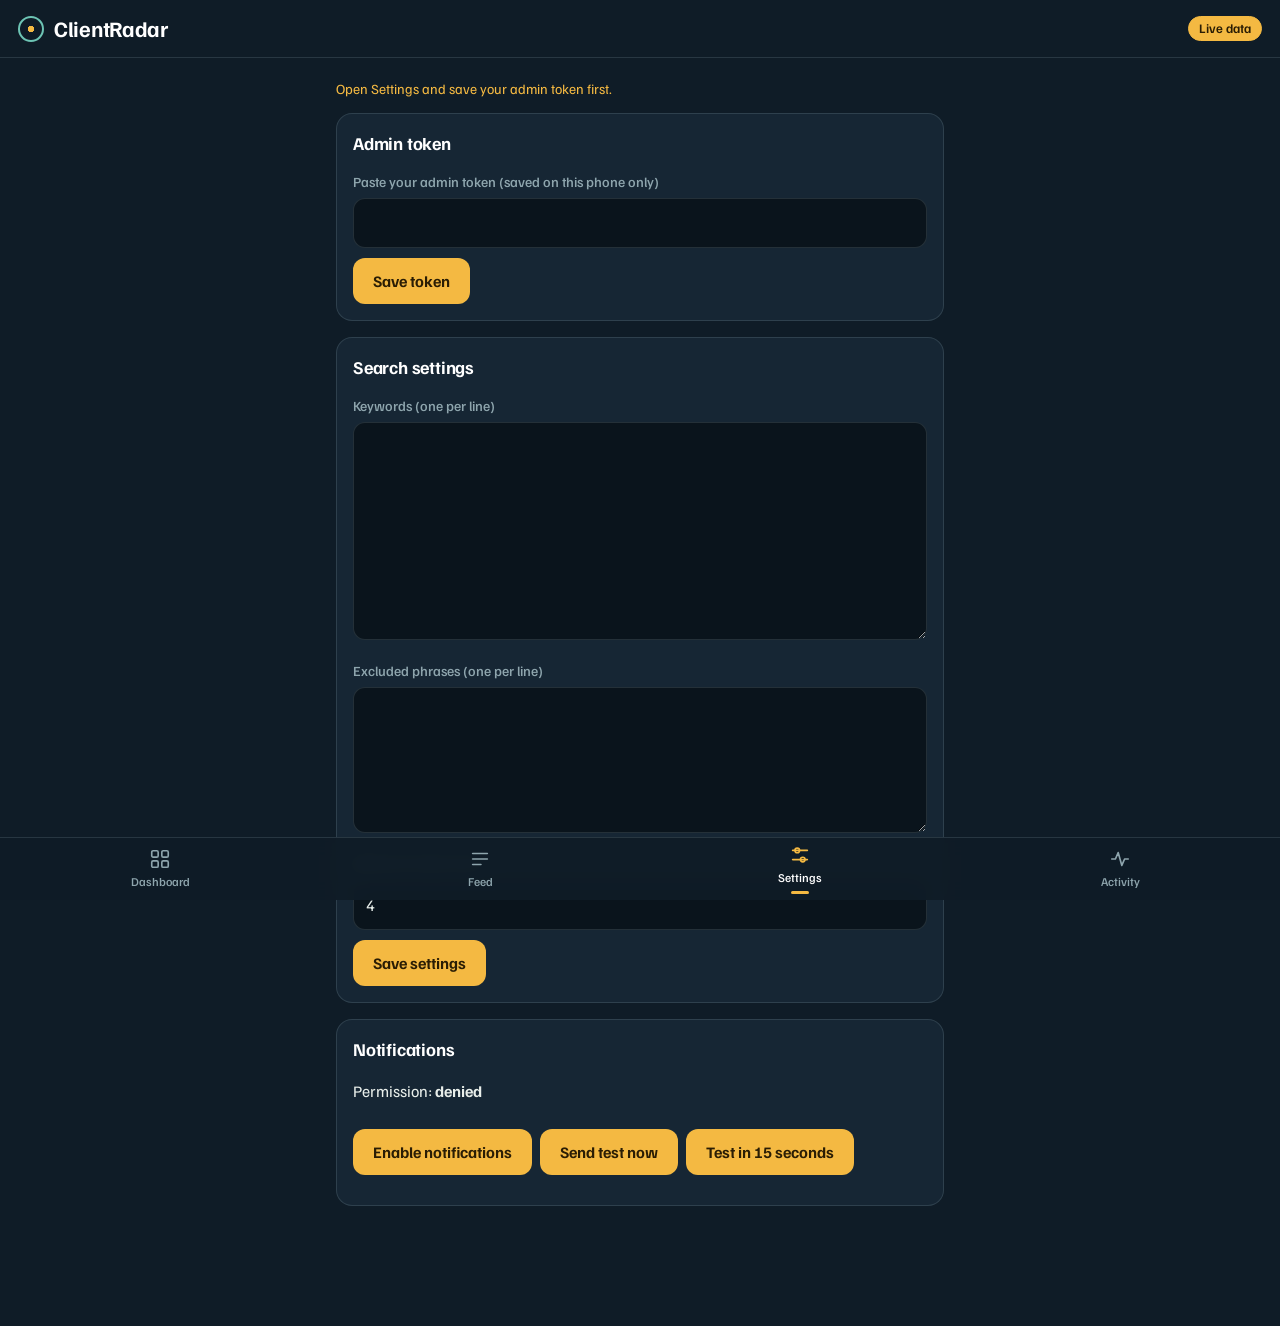
==== commit 9479137a: "Update theme color in index.html" ====
--- a/public/index.html
+++ b/public/index.html
@@ -3,7 +3,7 @@
 <head>
 <meta charset="utf-8">
 <meta name="viewport" content="width=device-width, initial-scale=1">
-<meta name="theme-color" content="#0b1020">
+<meta name="theme-color" content="#0f1c27">
 <title>ClientRadar</title>
 <link rel="stylesheet" href="styles.css">
 <link rel="manifest" href="manifest.webmanifest">
--- a/public/styles.css
+++ b/public/styles.css
@@ -1,93 +1,77 @@
-@import url("https://fonts.googleapis.com/css2?family=Bricolage+Grotesque:opsz,wght@12..96,400..800&family=Caveat:wght@500;700&display=swap");
+@import url("https://fonts.googleapis.com/css2?family=Familjen+Grotesk:wght@400..700&family=Newsreader:ital,opsz,wght@1,6..72,400&display=swap");
 
-:root{--navy:#0b2557;--deep:#08193d;--paper:#eaf4ff;--sky:#8fc7ff;--muted:#9dbbe6;--hl:#ffe14d;--pink:#ff8fb1;--pin:#ff5a3c;--line:rgba(234,244,255,.28);color-scheme:dark}
+:root{--ink:#0f1c27;--deep:#0a141c;--surface:#162634;--raise:#1d3243;--text:#e8eeea;--muted:#8ea5ad;--amber:#f4b942;--amber-ink:#2a1d04;--peri:#a3b5ff;--teal:#6dc4b4;--coral:#ff6f5e;--line:rgba(190,215,225,.14);color-scheme:dark}
 *{box-sizing:border-box;-webkit-tap-highlight-color:transparent}
-html{background:var(--navy)}
-body{margin:0;color:var(--paper);font:400 16px/1.5 "Bricolage Grotesque",system-ui,-apple-system,"Segoe UI",Roboto,sans-serif;background-color:var(--navy);background-image:linear-gradient(rgba(143,199,255,.16) 1px,transparent 1px),linear-gradient(90deg,rgba(143,199,255,.16) 1px,transparent 1px),linear-gradient(rgba(143,199,255,.07) 1px,transparent 1px),linear-gradient(90deg,rgba(143,199,255,.07) 1px,transparent 1px);background-size:120px 120px,120px 120px,24px 24px,24px 24px;padding-bottom:calc(84px + env(safe-area-inset-bottom))}
+html{background:var(--ink)}
+body{margin:0;color:var(--text);font:400 16px/1.5 "Familjen Grotesk",system-ui,-apple-system,"Segoe UI",Roboto,sans-serif;background:var(--ink);padding-bottom:calc(84px + env(safe-area-inset-bottom))}
 
-header{position:sticky;top:0;z-index:5;display:flex;justify-content:space-between;align-items:center;padding:12px 16px;background:var(--deep);border-bottom:1.5px solid var(--line)}
-h1{display:flex;align-items:center;gap:10px;margin:0;font-size:24px;font-weight:800;letter-spacing:-.4px;color:#fff}
-h1::before{content:"";width:22px;height:22px;border-radius:50%;border:2px solid var(--paper);background:conic-gradient(from 0deg,rgba(255,225,77,0) 0 60%,var(--hl) 100%)}
-h2{font-size:17px;font-weight:700;margin:0 0 10px;color:#fff}
+header{position:sticky;top:0;z-index:5;display:flex;justify-content:space-between;align-items:center;padding:12px 18px;background:var(--ink);border-bottom:1px solid var(--line)}
+h1{display:flex;align-items:center;gap:10px;margin:0;font-size:22px;font-weight:700;letter-spacing:-.3px;color:#fff}
+h1::before{content:"";width:22px;height:22px;border-radius:50%;border:2px solid var(--teal);background:radial-gradient(circle,var(--amber) 0 3px,transparent 3.5px)}
+h2{font-size:18px;font-weight:700;margin:0 0 10px;color:#fff;letter-spacing:-.2px}
 main{padding:20px 16px;max-width:640px;margin:0 auto}
-#msg{margin:0 0 14px;font-size:14px;color:var(--hl)}
+#msg{margin:0 0 14px;font-size:14px;color:var(--amber)}
 #msg:empty{display:none}
-a{color:var(--sky)}
-:focus-visible{outline:3px solid var(--hl);outline-offset:2px}
+a{color:var(--peri)}
+:focus-visible{outline:2px solid var(--amber);outline-offset:2px}
 
 .view{display:none}
 .view.active{display:block}
 
 .grid{display:grid;grid-template-columns:1fr 1fr;gap:12px;margin-bottom:16px}
-.stat,.card{position:relative;background:rgba(234,244,255,.05);border:1.5px solid var(--line);border-radius:4px;padding:16px;margin-bottom:18px}
-.grid .stat{margin:0}
-.stat b{display:block;font-size:32px;line-height:1.15;font-weight:800;color:#fff}
+.stat,.card{position:relative;background:var(--surface);border:1px solid var(--line);border-radius:16px;padding:16px;margin-bottom:16px}
+.grid .stat{margin:0;border-radius:14px}
+.stat b{display:block;font-size:32px;line-height:1.15;font-weight:700;color:#fff;letter-spacing:-.5px}
 .stat span{color:var(--muted);font-size:14px}
-.grid .stat:nth-child(3) b{color:var(--hl)}
-.grid .stat:nth-child(n+5) b{font-size:20px;padding:6px 0}
+.grid .stat:nth-child(3) b{color:var(--amber)}
+.grid .stat:nth-child(n+5) b{font-size:19px;padding:6px 0;letter-spacing:0}
 .grid .stat:nth-child(6){grid-column:1/-1}
 .muted{color:var(--muted);font-size:14px}
 
-.grid .stat:nth-child(2){order:-1;grid-column:1/-1;overflow:hidden;min-height:176px;display:flex;flex-direction:column;justify-content:flex-end;padding:18px;background:var(--deep)}
-.grid .stat:nth-child(2) b{position:relative;z-index:1;font-size:76px;line-height:1;color:var(--hl)}
-.grid .stat:nth-child(2) span{position:relative;z-index:1;font-size:16px;color:var(--paper)}
-.grid .stat:nth-child(2)::before,.grid .stat:nth-child(2)::after{content:"";position:absolute;right:-70px;top:50%;width:270px;height:270px;margin-top:-135px;border-radius:50%}
-.grid .stat:nth-child(2)::before{background:repeating-radial-gradient(circle,transparent 0 30px,rgba(143,199,255,.4) 30px 31.5px)}
-.grid .stat:nth-child(2)::after{background:conic-gradient(from 0deg,rgba(255,225,77,0) 0deg 270deg,rgba(255,225,77,.5) 360deg);animation:sweep 5s linear infinite}
+.grid .stat:nth-child(2){order:-1;grid-column:1/-1;overflow:hidden;min-height:170px;display:flex;flex-direction:column;justify-content:flex-end;padding:20px;background:var(--deep);border-radius:20px}
+.grid .stat:nth-child(2) b{position:relative;z-index:1;font-size:76px;line-height:1;color:var(--amber);letter-spacing:-2px}
+.grid .stat:nth-child(2) span{position:relative;z-index:1;font-size:16px;color:var(--text)}
+.grid .stat:nth-child(2)::before,.grid .stat:nth-child(2)::after{content:"";position:absolute;right:-80px;top:50%;width:260px;height:260px;margin-top:-130px;border-radius:50%}
+.grid .stat:nth-child(2)::before{background:repeating-radial-gradient(circle,transparent 0 32px,rgba(109,196,180,.28) 32px 33px)}
+.grid .stat:nth-child(2)::after{background:conic-gradient(from 0deg,rgba(244,185,66,0) 0deg 280deg,rgba(244,185,66,.3) 360deg);animation:sweep 6s linear infinite}
 @keyframes sweep{to{transform:rotate(360deg)}}
 @media (prefers-reduced-motion:reduce){.grid .stat:nth-child(2)::after{animation:none}}
 
-.badge{display:inline-block;font-size:12px;font-weight:800;padding:2px 9px;border-radius:2px;border:1.5px solid var(--line);letter-spacing:.3px}
-.badge.demo{color:var(--hl);border-color:var(--hl)}
-.badge.high{background:var(--hl);border-color:var(--hl);color:var(--navy)}
-.badge.medium{background:var(--pink);border-color:var(--pink);color:#3a0a1c}
-.badge.low{color:var(--sky);border-color:var(--sky)}
-.badge.cat{color:var(--paper);border-color:rgba(234,244,255,.5)}
+.badge{display:inline-block;font-size:13px;font-weight:600;padding:2px 10px;border-radius:999px;border:1px solid var(--line);text-transform:lowercase}
+.badge::first-letter{text-transform:uppercase}
+.badge.demo{color:var(--amber);border-color:var(--amber)}
+.badge.high{background:var(--amber);border-color:var(--amber);color:var(--amber-ink)}
+.badge.medium{background:rgba(163,181,255,.16);border-color:rgba(163,181,255,.5);color:var(--peri)}
+.badge.low{color:var(--teal);border-color:rgba(109,196,180,.5)}
+.badge.cat{color:var(--text);border-color:var(--line);background:var(--raise)}
 
-.filters{display:grid;grid-template-columns:1fr 1fr;gap:10px;margin-bottom:18px}
-select,input,textarea{width:100%;background:var(--deep);color:var(--paper);border:1.5px solid var(--line);border-radius:4px;padding:12px;font:inherit}
+.filters{display:grid;grid-template-columns:1fr 1fr;gap:10px;margin-bottom:16px}
+select,input,textarea{width:100%;background:var(--deep);color:var(--text);border:1px solid var(--line);border-radius:12px;padding:12px;font:inherit}
+select:focus,input:focus,textarea:focus{border-color:var(--amber);outline:none}
 textarea{resize:vertical}
-label{display:block;margin:14px 0 6px;color:var(--muted);font-size:14px;font-weight:600}
+label{display:block;margin:14px 0 6px;color:var(--muted);font-size:14px;font-weight:500}
 
 .row{display:flex;gap:8px;flex-wrap:wrap;align-items:center;margin-bottom:8px}
 .handle{color:var(--muted);font-size:14px}
 .text{margin:10px 0;overflow-wrap:anywhere}
-.reasons{font-family:"Caveat",cursive;font-size:19px;line-height:1.2;color:#ffe9a8;border-top:1.5px dashed var(--line);padding-top:8px}
+.reasons{font-family:"Newsreader",Georgia,serif;font-style:italic;font-size:16px;line-height:1.35;color:var(--muted);border-top:1px solid var(--line);padding-top:10px}
 .actions{display:flex;gap:8px;flex-wrap:wrap;margin-top:12px}
 
-.btn,.actions button,.actions a{display:inline-flex;align-items:center;justify-content:center;min-height:44px;padding:0 18px;border:0;border-radius:3px;background:var(--hl);color:var(--navy);font:inherit;font-weight:800;text-decoration:none;box-shadow:3px 3px 0 rgba(0,0,0,.45)}
-.btn:active,.actions button:active,.actions a:active{transform:translate(2px,2px);box-shadow:1px 1px 0 rgba(0,0,0,.45)}
-.actions button.alt{background:transparent;color:var(--paper);border:1.5px solid var(--line);box-shadow:none}
-.btn:disabled{opacity:.45;box-shadow:none}
+.btn,.actions button,.actions a{display:inline-flex;align-items:center;justify-content:center;min-height:46px;padding:0 20px;border:0;border-radius:12px;background:var(--amber);color:var(--amber-ink);font:inherit;font-weight:700;text-decoration:none}
+.btn:active,.actions button:active,.actions a:active{transform:scale(.97)}
+.actions button.alt{background:transparent;color:var(--text);border:1px solid var(--line)}
+.btn:disabled{opacity:.45}
 .card .btn{margin-top:10px}
 
-.card.i-high,.card.i-medium,.card.i-low{padding-top:24px}
-.card.i-high::before,.card.i-medium::before,.card.i-low::before{content:"";position:absolute;top:-10px;left:22px;width:76px;height:20px;transform:rotate(-2.5deg);opacity:.9}
-.card.i-high::before{background:var(--hl)}
-.card.i-medium::before{background:var(--pink)}
-.card.i-low::before{background:var(--sky)}
-.card.unread::after{content:"";position:absolute;top:14px;right:14px;width:11px;height:11px;border-radius:50%;background:var(--pin);box-shadow:0 0 0 3px rgba(255,90,60,.3)}
+.card.i-high,.card.i-medium,.card.i-low{padding-left:20px}
+.card.i-high{box-shadow:inset 4px 0 0 var(--amber)}
+.card.i-medium{box-shadow:inset 4px 0 0 var(--peri)}
+.card.i-low{box-shadow:inset 4px 0 0 var(--teal)}
+.card.unread::after{content:"";position:absolute;top:16px;right:16px;width:10px;height:10px;border-radius:50%;background:var(--coral)}
 
-nav{position:fixed;left:0;right:0;bottom:0;display:flex;background:var(--deep);border-top:1.5px solid var(--line);padding-bottom:env(safe-area-inset-bottom)}
-nav button{flex:1;display:flex;flex-direction:column;align-items:center;justify-content:center;gap:3px;min-height:62px;background:none;border:0;color:var(--muted);font:inherit;font-size:12px;font-weight:600}
-nav button.active{color:#fff;background:rgba(255,225,77,.1);box-shadow:inset 0 3px 0 var(--hl)}
-nav button.active svg{stroke:var(--hl)}
-nav svg{width:22px;height:22px;fill:none;stroke:currentColor;stroke-width:2;stroke-linecap:round;stroke-linejoin:round}
-
-/* ---- Discord screens and platform labels ---- */
-.badge.plat{background:transparent}
-.badge.plat-bluesky{color:var(--sky);border-color:var(--sky)}
-.badge.plat-discord{color:#d5cbff;border-color:#b9a7ff}
-.badge.ok{color:#7dffd0;border-color:#7dffd0}
-.badge.bad{color:var(--pin);border-color:var(--pin)}
-.badge.wait{color:var(--muted)}
-.filters #f-platform{grid-column:1/-1}
-.where{color:var(--muted);font-size:14px;margin:-2px 0 8px;overflow-wrap:anywhere}
-.chan{padding:10px 0;border-top:1.5px dashed var(--line)}
-.chan:first-child{border-top:0;padding-top:0}
-.chan .diag{color:#ffe9a8;font-size:14px;margin-top:4px;overflow-wrap:anywhere}
-.kv{display:flex;justify-content:space-between;gap:14px;padding:7px 0;border-top:1.5px dashed var(--line)}
-.kv:first-child{border-top:0;padding-top:0}
-.kv span:first-child{color:var(--muted);flex:none}
-.kv span:last-child{text-align:right;overflow-wrap:anywhere}
-nav button{font-size:11px;padding:0 2px}
+nav{position:fixed;left:0;right:0;bottom:0;display:flex;background:rgba(15,28,39,.94);-webkit-backdrop-filter:blur(10px);backdrop-filter:blur(10px);border-top:1px solid var(--line);padding-bottom:env(safe-area-inset-bottom)}
+nav button{flex:1;display:flex;flex-direction:column;align-items:center;justify-content:center;gap:3px;min-height:62px;background:none;border:0;color:var(--muted);font:inherit;font-size:12px;font-weight:500}
+nav button.active{color:#fff}
+nav button.active svg{stroke:var(--amber)}
+nav button.active::after{content:"";width:18px;height:3px;border-radius:2px;background:var(--amber);margin-top:1px}
+nav svg{width:22px;height:22px;fill:none;stroke:currentColor;stroke-width:1.8;stroke-linecap:round;stroke-linejoin:round}
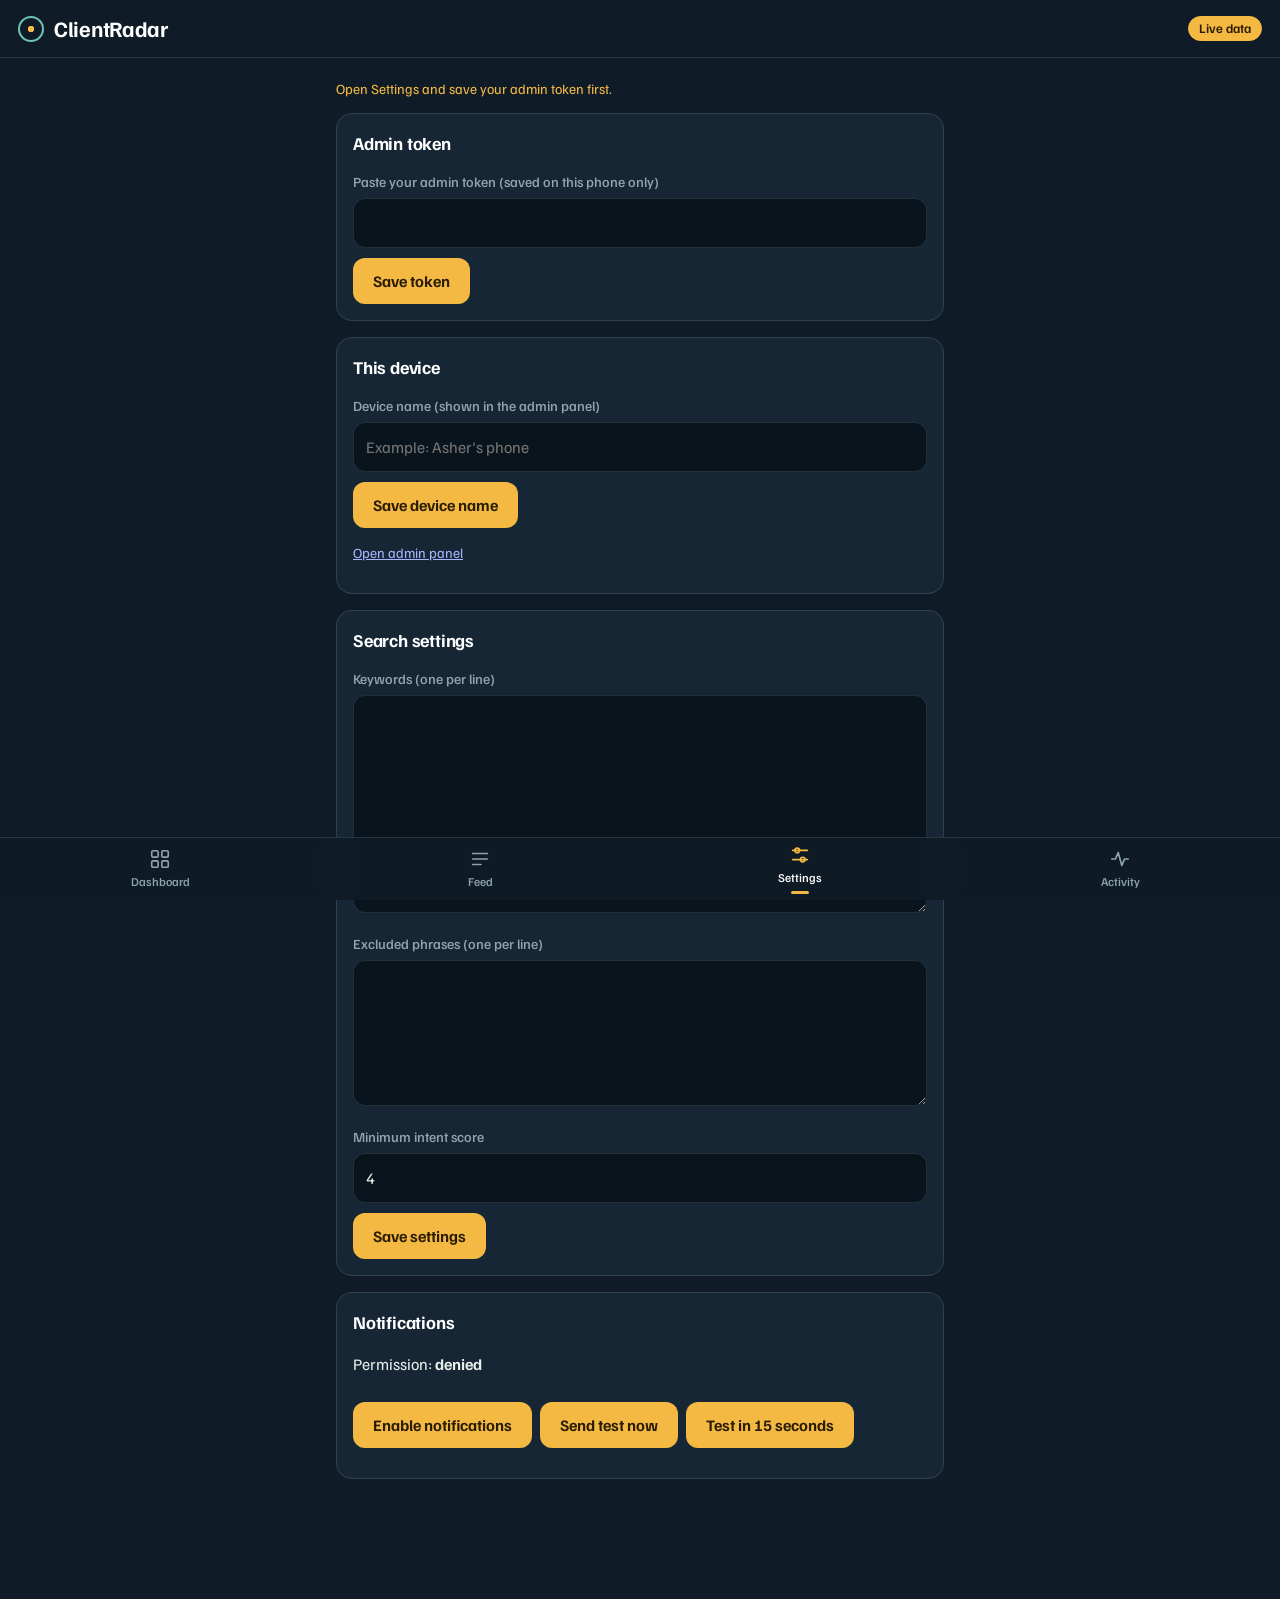
==== commit 8a4eaf5f: "Add device name input and admin panel link" ====
--- a/public/index.html
+++ b/public/index.html
@@ -58,6 +58,13 @@
       <button id="save-token" class="btn">Save token</button>
     </div>
     <div class="card">
+      <h2>This device</h2>
+      <label for="dev-name">Device name (shown in the admin panel)</label>
+      <input id="dev-name" type="text" maxlength="60" placeholder="Example: Asher's phone" autocomplete="off">
+      <button id="save-dev" class="btn">Save device name</button>
+      <p class="muted"><a href="admin.html">Open admin panel</a></p>
+    </div>
+    <div class="card">
       <h2>Search settings</h2>
       <label for="kw">Keywords (one per line)</label>
       <textarea id="kw" rows="8"></textarea>
--- a/public/styles.css
+++ b/public/styles.css
@@ -60,6 +60,7 @@
 .btn,.actions button,.actions a{display:inline-flex;align-items:center;justify-content:center;min-height:46px;padding:0 20px;border:0;border-radius:12px;background:var(--amber);color:var(--amber-ink);font:inherit;font-weight:700;text-decoration:none}
 .btn:active,.actions button:active,.actions a:active{transform:scale(.97)}
 .actions button.alt{background:transparent;color:var(--text);border:1px solid var(--line)}
+.actions button.danger{color:var(--coral);border-color:rgba(255,111,94,.45)}
 .btn:disabled{opacity:.45}
 .card .btn{margin-top:10px}
 
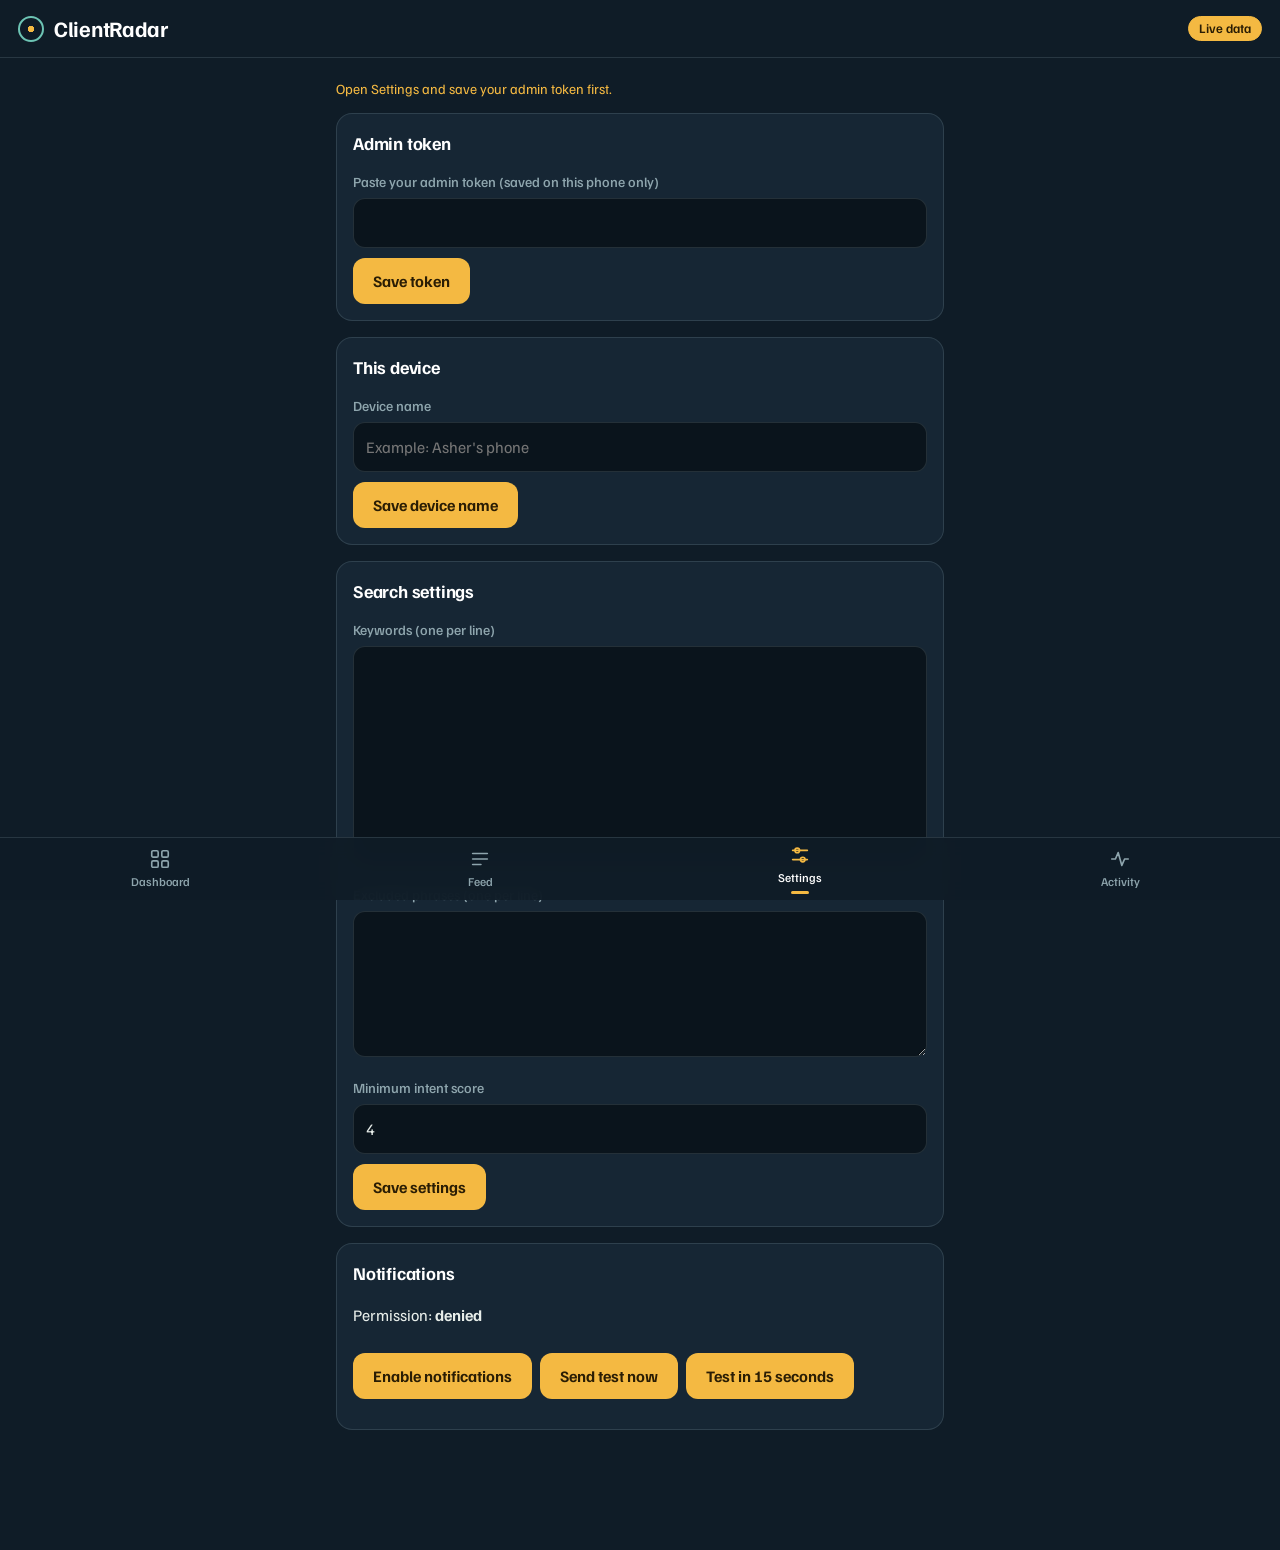
==== commit 5d097372: "Simplify device name label in index.html" ====
--- a/public/index.html
+++ b/public/index.html
@@ -59,10 +59,9 @@
     </div>
     <div class="card">
       <h2>This device</h2>
-      <label for="dev-name">Device name (shown in the admin panel)</label>
+      <label for="dev-name">Device name</label>
       <input id="dev-name" type="text" maxlength="60" placeholder="Example: Asher's phone" autocomplete="off">
       <button id="save-dev" class="btn">Save device name</button>
-      <p class="muted"><a href="admin.html">Open admin panel</a></p>
     </div>
     <div class="card">
       <h2>Search settings</h2>
